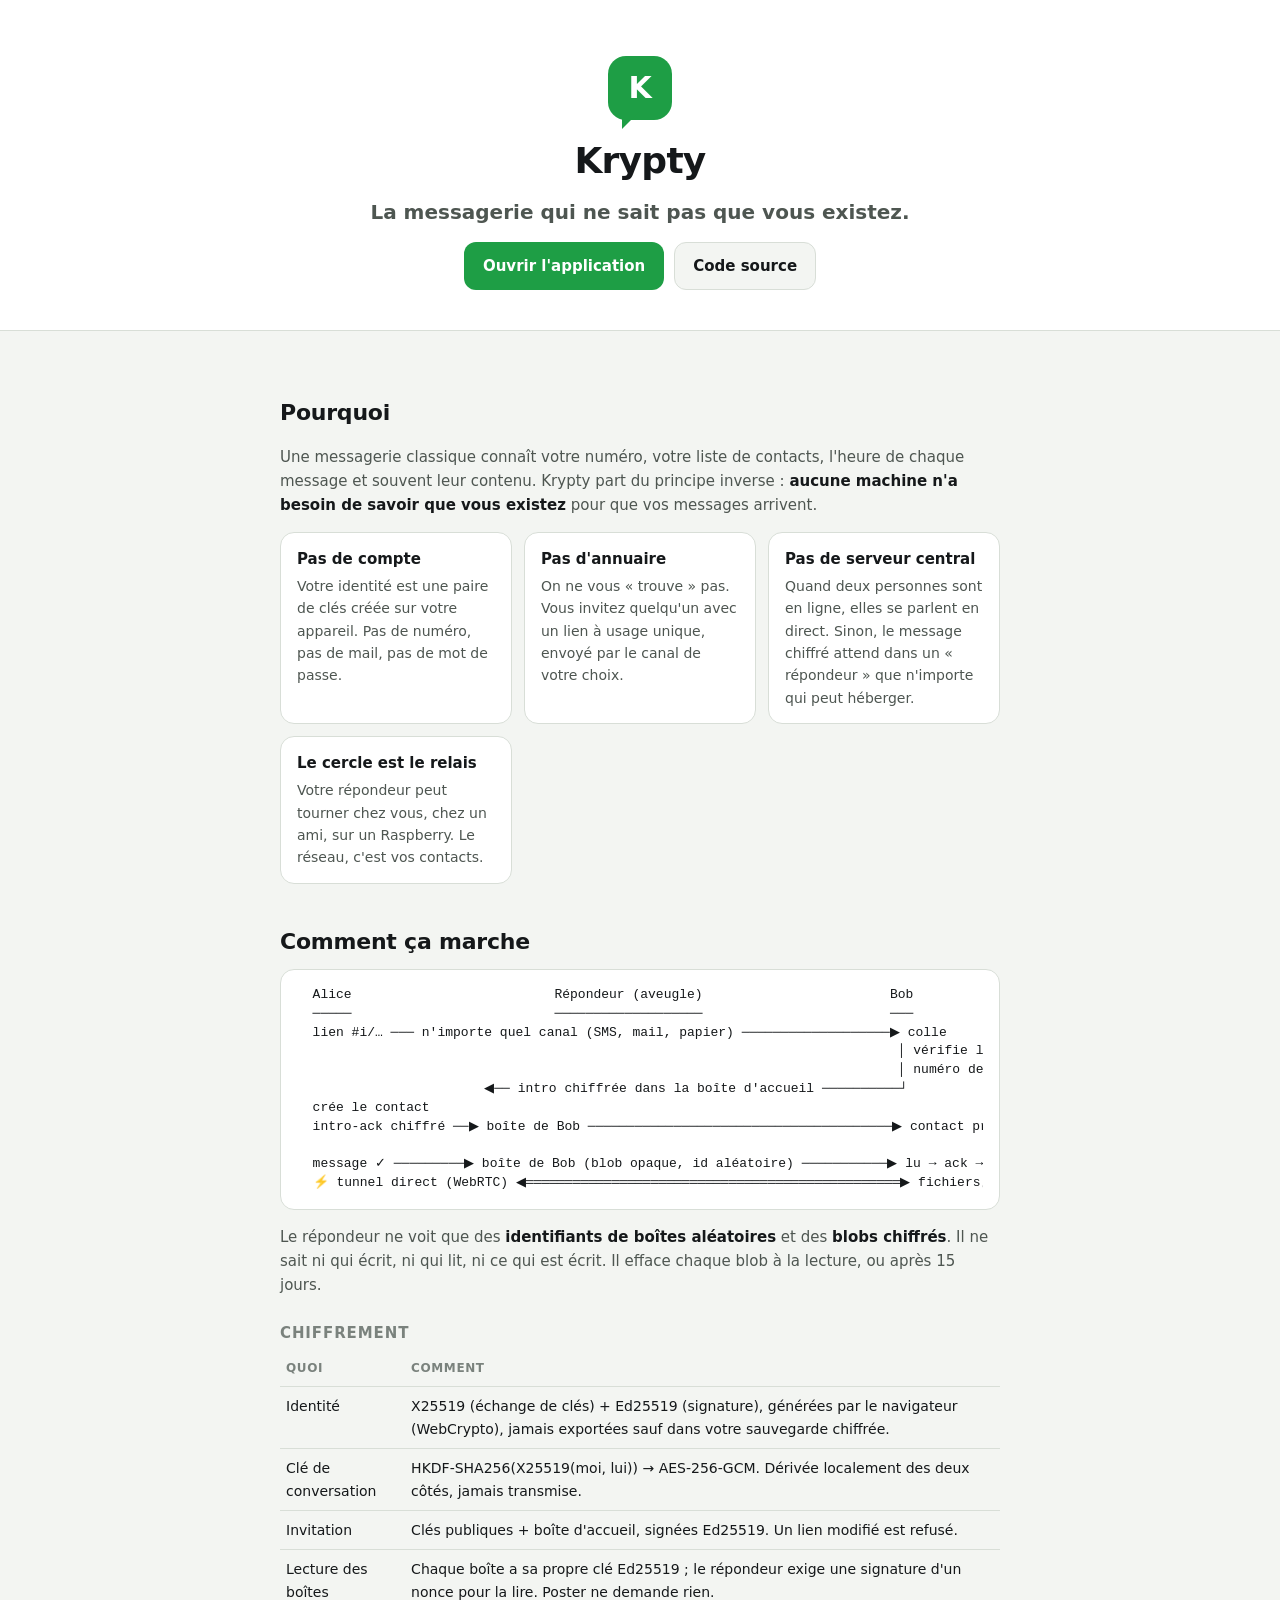
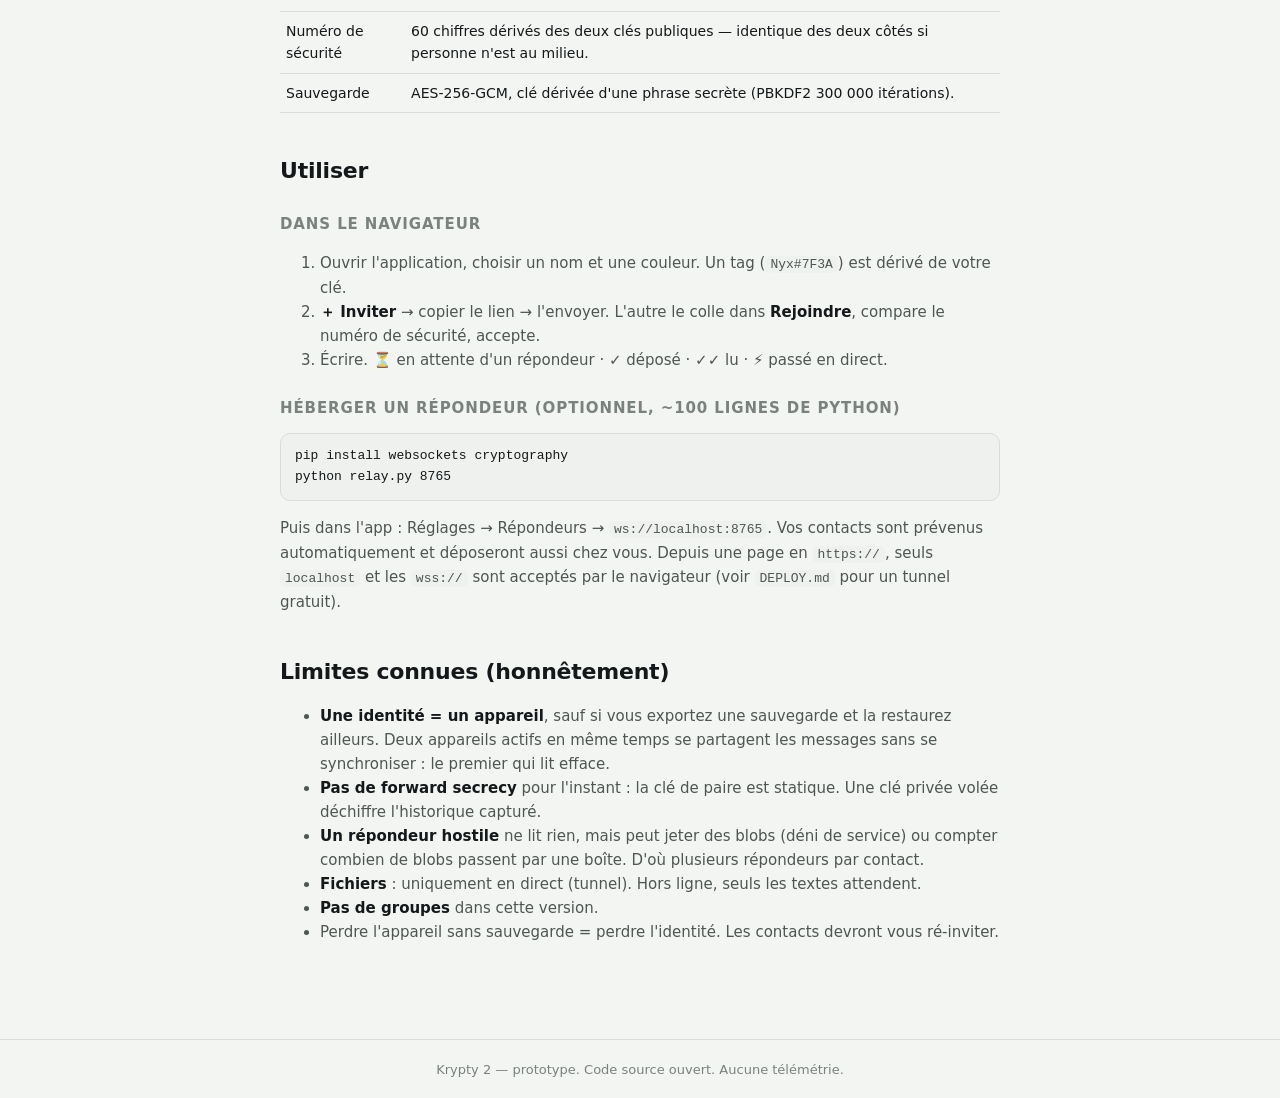
==== docs/index.html @ 8952efaf "krypty2 : interface complète, sauvegarde chiffrée, intro-ack fiable, doc publique - [hidden] prime s" ====
<!doctype html>
<html lang="fr">
<head>
<meta charset="utf-8">
<meta name="viewport" content="width=device-width, initial-scale=1">
<meta name="description" content="Krypty — messagerie chiffrée sans compte, sans annuaire, sans serveur qui garde vos messages. Le cercle est le relais.">
<title>Krypty — Documentation</title>
<style>
:root { --bg:#0D0D0F; --surface:#161618; --border:#29292D; --accent:#30D158; --accent-ink:#062A12; --text:#F2F2F2; --dim:#A8ADA9; --muted:#73737A; --code:#1C1C1F; }
@media (prefers-color-scheme: light) { :root { --bg:#F3F5F2; --surface:#FFFFFF; --border:#D8DED7; --accent:#1E9E45; --accent-ink:#fff; --text:#15181A; --dim:#4E5651; --muted:#7A827D; --code:#EEF1ED; } }
* { box-sizing: border-box; }
body { margin: 0; background: var(--bg); color: var(--text); font: 15px/1.6 "Segoe UI", system-ui, sans-serif; }
header { padding: 56px 20px 40px; text-align: center; border-bottom: 1px solid var(--border); background: var(--surface); }
.logo { width: 64px; height: 64px; border-radius: 18px; background: var(--accent); color: var(--accent-ink); margin: 0 auto 12px; display: grid; place-items: center; font-weight: 800; font-size: 30px; position: relative; }
.logo::after { content: ""; position: absolute; left: 14px; bottom: -9px; border: 9px solid transparent; border-top-color: var(--accent); border-left-color: var(--accent); }
h1 { margin: 0; font-size: 36px; letter-spacing: -.02em; }
.tag { font-size: 20px; font-weight: 600; margin: 6px 0 14px; }
.cta { display: inline-flex; gap: 10px; flex-wrap: wrap; justify-content: center; }
.cta a { text-decoration: none; padding: 11px 18px; border-radius: 12px; border: 1px solid var(--border); color: var(--text); background: var(--bg); font-weight: 600; }
.cta a.p { background: var(--accent); color: var(--accent-ink); border-color: transparent; }
main { max-width: 760px; margin: 0 auto; padding: 24px 20px 80px; }
h2 { font-size: 22px; margin: 40px 0 10px; letter-spacing: -.01em; }
h3 { font-size: 15px; text-transform: uppercase; letter-spacing: .06em; color: var(--muted); margin: 24px 0 6px; }
p, li { color: var(--dim); }
p b, li b { color: var(--text); }
pre, code { font-family: Consolas, "Cascadia Mono", monospace; font-size: 13px; }
pre { background: var(--code); border: 1px solid var(--border); border-radius: 10px; padding: 12px 14px; overflow-x: auto; }
code { background: var(--code); padding: 1px 5px; border-radius: 5px; }
table { border-collapse: collapse; width: 100%; font-size: 14px; }
td, th { border-bottom: 1px solid var(--border); padding: 8px 6px; text-align: left; vertical-align: top; }
th { color: var(--muted); font-weight: 600; font-size: 12px; text-transform: uppercase; letter-spacing: .05em; }
.grid { display: grid; grid-template-columns: repeat(auto-fit, minmax(220px, 1fr)); gap: 12px; }
.card { background: var(--surface); border: 1px solid var(--border); border-radius: 14px; padding: 14px 16px; }
.card b { display: block; margin-bottom: 4px; color: var(--text); }
.card p { margin: 0; font-size: 14px; }
.diagram { background: var(--surface); border: 1px solid var(--border); border-radius: 14px; padding: 16px; overflow-x: auto; }
.diagram pre { background: transparent; border: 0; padding: 0; margin: 0; color: var(--text); line-height: 1.45; }
footer { text-align: center; color: var(--muted); font-size: 13px; padding: 20px; border-top: 1px solid var(--border); }
</style>
</head>
<body>
<header>
  <div class="logo">K</div>
  <h1>Krypty</h1>
  <p class="tag">La messagerie qui ne sait pas que vous existez.</p>
  <div class="cta"><a class="p" href="../web/">Ouvrir l'application</a><a href="https://github.com/">Code source</a></div>
</header>
<main>

<h2>Pourquoi</h2>
<p>Une messagerie classique connaît votre numéro, votre liste de contacts, l'heure de chaque message et souvent leur contenu.
Krypty part du principe inverse : <b>aucune machine n'a besoin de savoir que vous existez</b> pour que vos messages arrivent.</p>
<div class="grid">
  <div class="card"><b>Pas de compte</b><p>Votre identité est une paire de clés créée sur votre appareil. Pas de numéro, pas de mail, pas de mot de passe.</p></div>
  <div class="card"><b>Pas d'annuaire</b><p>On ne vous « trouve » pas. Vous invitez quelqu'un avec un lien à usage unique, envoyé par le canal de votre choix.</p></div>
  <div class="card"><b>Pas de serveur central</b><p>Quand deux personnes sont en ligne, elles se parlent en direct. Sinon, le message chiffré attend dans un « répondeur » que n'importe qui peut héberger.</p></div>
  <div class="card"><b>Le cercle est le relais</b><p>Votre répondeur peut tourner chez vous, chez un ami, sur un Raspberry. Le réseau, c'est vos contacts.</p></div>
</div>

<h2>Comment ça marche</h2>
<div class="diagram"><pre>
  Alice                          Répondeur (aveugle)                        Bob
  ─────                          ───────────────────                        ───
  lien #i/… ─── n'importe quel canal (SMS, mail, papier) ───────────────────▶ colle
                                                                             │ vérifie la signature
                                                                             │ numéro de sécurité
                        ◀── intro chiffrée dans la boîte d'accueil ──────────┘
  crée le contact
  intro‑ack chiffré ──▶ boîte de Bob ───────────────────────────────────────▶ contact prêt

  message ✓ ─────────▶ boîte de Bob (blob opaque, id aléatoire) ───────────▶ lu → ack → effacé ✓✓
  ⚡ tunnel direct (WebRTC) ◀════════════════════════════════════════════════▶ fichiers, sans limite
</pre></div>
<p>Le répondeur ne voit que des <b>identifiants de boîtes aléatoires</b> et des <b>blobs chiffrés</b>. Il ne sait ni qui écrit, ni qui lit,
ni ce qui est écrit. Il efface chaque blob à la lecture, ou après 15 jours.</p>

<h3>Chiffrement</h3>
<table>
<tr><th>Quoi</th><th>Comment</th></tr>
<tr><td>Identité</td><td>X25519 (échange de clés) + Ed25519 (signature), générées par le navigateur (WebCrypto), jamais exportées sauf dans votre sauvegarde chiffrée.</td></tr>
<tr><td>Clé de conversation</td><td>HKDF‑SHA256(X25519(moi, lui)) → AES‑256‑GCM. Dérivée localement des deux côtés, jamais transmise.</td></tr>
<tr><td>Invitation</td><td>Clés publiques + boîte d'accueil, signées Ed25519. Un lien modifié est refusé.</td></tr>
<tr><td>Lecture des boîtes</td><td>Chaque boîte a sa propre clé Ed25519 ; le répondeur exige une signature d'un nonce pour la lire. Poster ne demande rien.</td></tr>
<tr><td>Numéro de sécurité</td><td>60 chiffres dérivés des deux clés publiques — identique des deux côtés si personne n'est au milieu.</td></tr>
<tr><td>Sauvegarde</td><td>AES‑256‑GCM, clé dérivée d'une phrase secrète (PBKDF2 300 000 itérations).</td></tr>
</table>

<h2>Utiliser</h2>
<h3>Dans le navigateur</h3>
<ol>
<li>Ouvrir l'application, choisir un nom et une couleur. Un tag (<code>Nyx#7F3A</code>) est dérivé de votre clé.</li>
<li><b>＋ Inviter</b> → copier le lien → l'envoyer. L'autre le colle dans <b>Rejoindre</b>, compare le numéro de sécurité, accepte.</li>
<li>Écrire. ⏳ en attente d'un répondeur · ✓ déposé · ✓✓ lu · ⚡ passé en direct.</li>
</ol>
<h3>Héberger un répondeur (optionnel, ~100 lignes de Python)</h3>
<pre>pip install websockets cryptography
python relay.py 8765</pre>
<p>Puis dans l'app : Réglages → Répondeurs → <code>ws://localhost:8765</code>. Vos contacts sont prévenus automatiquement et
déposeront aussi chez vous. Depuis une page en <code>https://</code>, seuls <code>localhost</code> et les <code>wss://</code> sont acceptés
par le navigateur (voir <code>DEPLOY.md</code> pour un tunnel gratuit).</p>

<h2>Limites connues (honnêtement)</h2>
<ul>
<li><b>Une identité = un appareil</b>, sauf si vous exportez une sauvegarde et la restaurez ailleurs. Deux appareils actifs en même temps se partagent les messages sans se synchroniser : le premier qui lit efface.</li>
<li><b>Pas de forward secrecy</b> pour l'instant : la clé de paire est statique. Une clé privée volée déchiffre l'historique capturé.</li>
<li><b>Un répondeur hostile</b> ne lit rien, mais peut jeter des blobs (déni de service) ou compter combien de blobs passent par une boîte. D'où plusieurs répondeurs par contact.</li>
<li><b>Fichiers</b> : uniquement en direct (tunnel). Hors ligne, seuls les textes attendent.</li>
<li><b>Pas de groupes</b> dans cette version.</li>
<li>Perdre l'appareil sans sauvegarde = perdre l'identité. Les contacts devront vous ré‑inviter.</li>
</ul>

</main>
<footer>Krypty 2 — prototype. Code source ouvert. Aucune télémétrie.</footer>
</body>
</html>
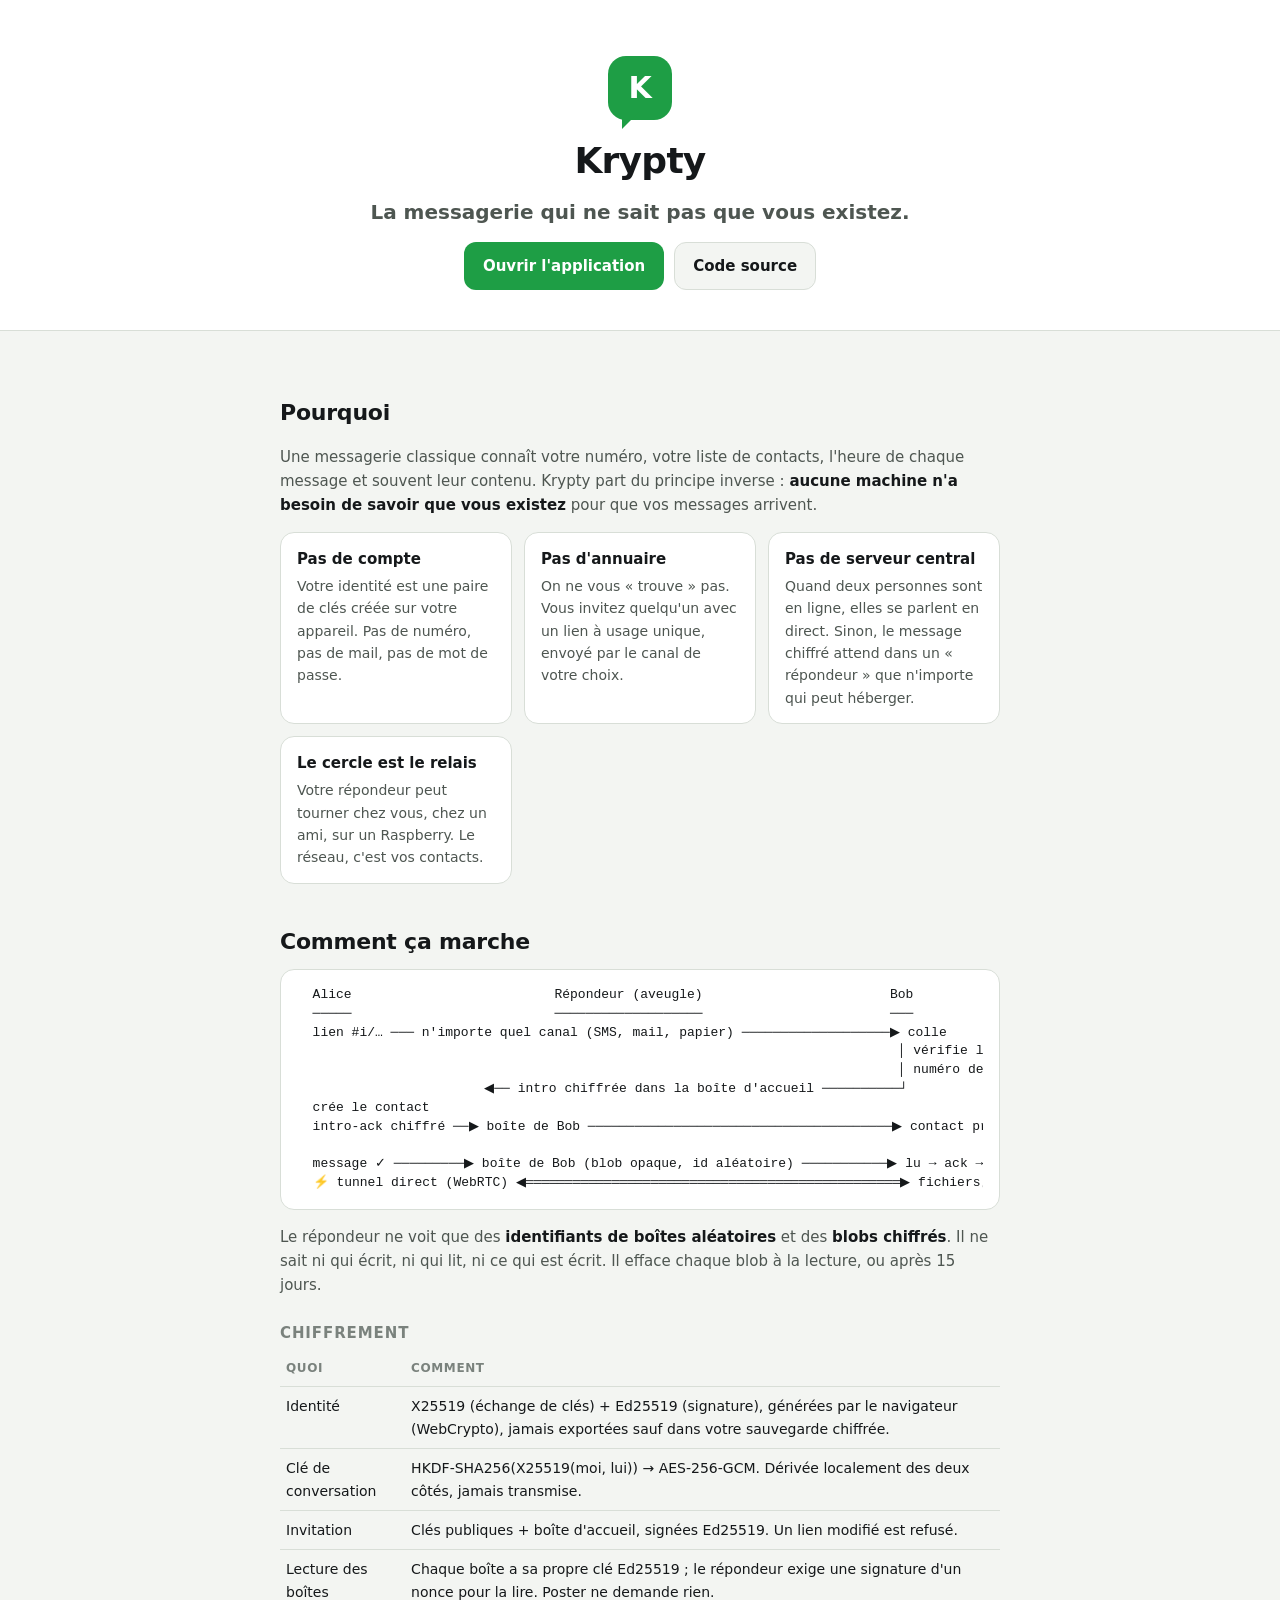
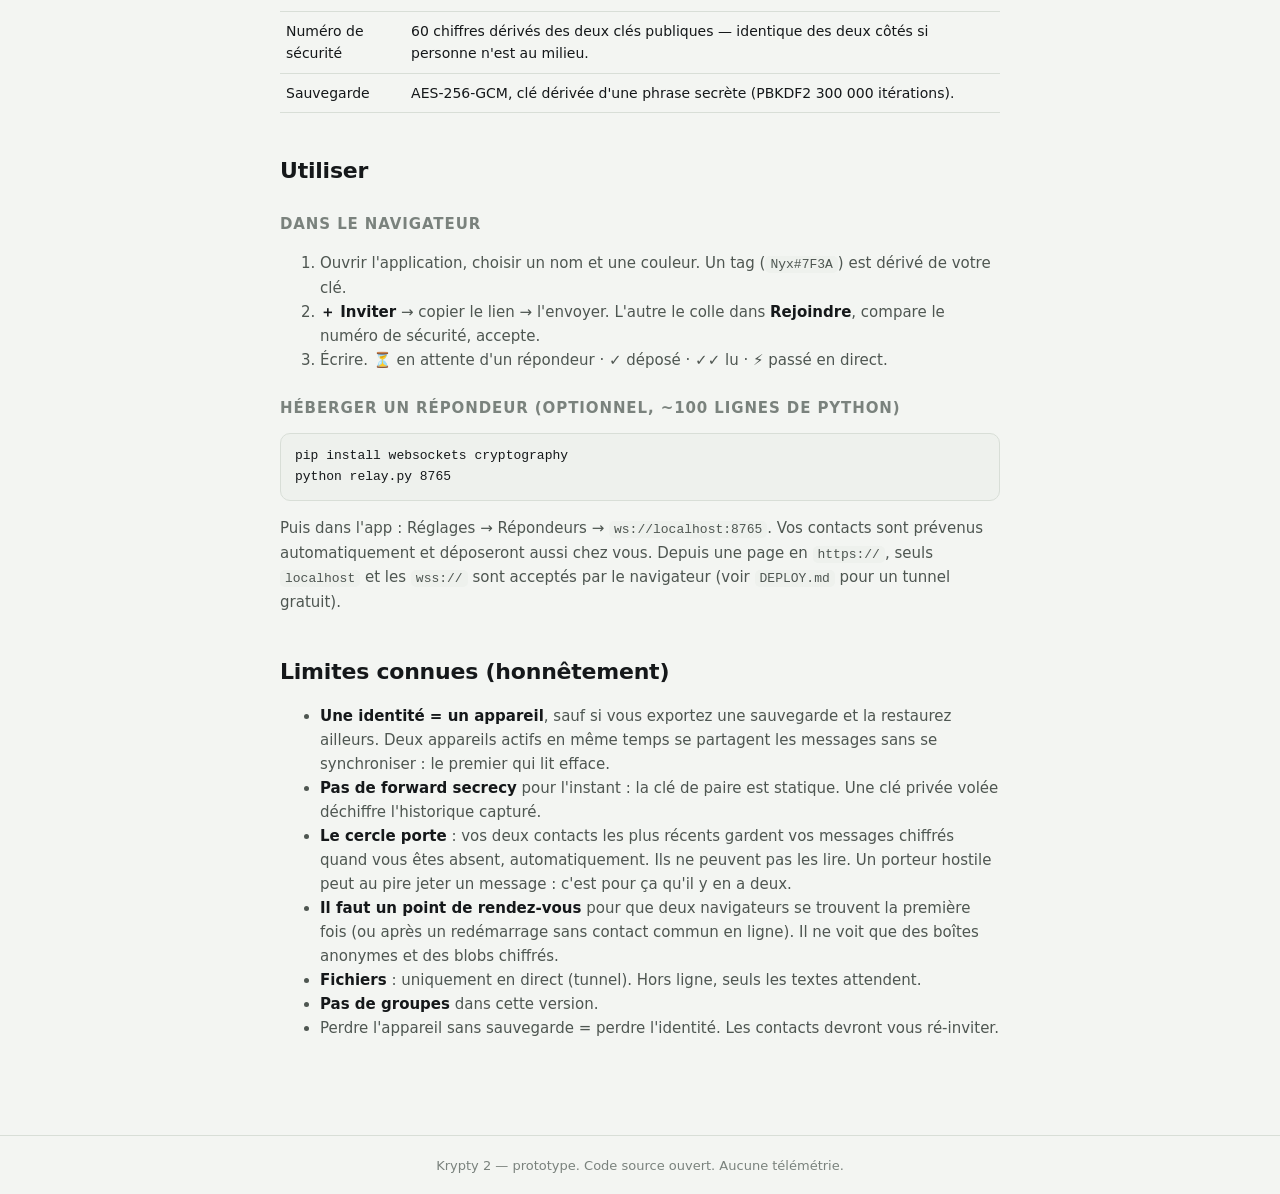
==== commit 1425c88f: "krypty2 : le cercle est le relais — porteurs automatiques, photo de profil, vérification emoji - car" ====
--- a/docs/index.html
+++ b/docs/index.html
@@ -103,7 +103,8 @@
 <ul>
 <li><b>Une identité = un appareil</b>, sauf si vous exportez une sauvegarde et la restaurez ailleurs. Deux appareils actifs en même temps se partagent les messages sans se synchroniser : le premier qui lit efface.</li>
 <li><b>Pas de forward secrecy</b> pour l'instant : la clé de paire est statique. Une clé privée volée déchiffre l'historique capturé.</li>
-<li><b>Un répondeur hostile</b> ne lit rien, mais peut jeter des blobs (déni de service) ou compter combien de blobs passent par une boîte. D'où plusieurs répondeurs par contact.</li>
+<li><b>Le cercle porte</b> : vos deux contacts les plus récents gardent vos messages chiffrés quand vous êtes absent, automatiquement. Ils ne peuvent pas les lire. Un porteur hostile peut au pire jeter un message : c'est pour ça qu'il y en a deux.</li>
+<li><b>Il faut un point de rendez-vous</b> pour que deux navigateurs se trouvent la première fois (ou après un redémarrage sans contact commun en ligne). Il ne voit que des boîtes anonymes et des blobs chiffrés.</li>
 <li><b>Fichiers</b> : uniquement en direct (tunnel). Hors ligne, seuls les textes attendent.</li>
 <li><b>Pas de groupes</b> dans cette version.</li>
 <li>Perdre l'appareil sans sauvegarde = perdre l'identité. Les contacts devront vous ré‑inviter.</li>
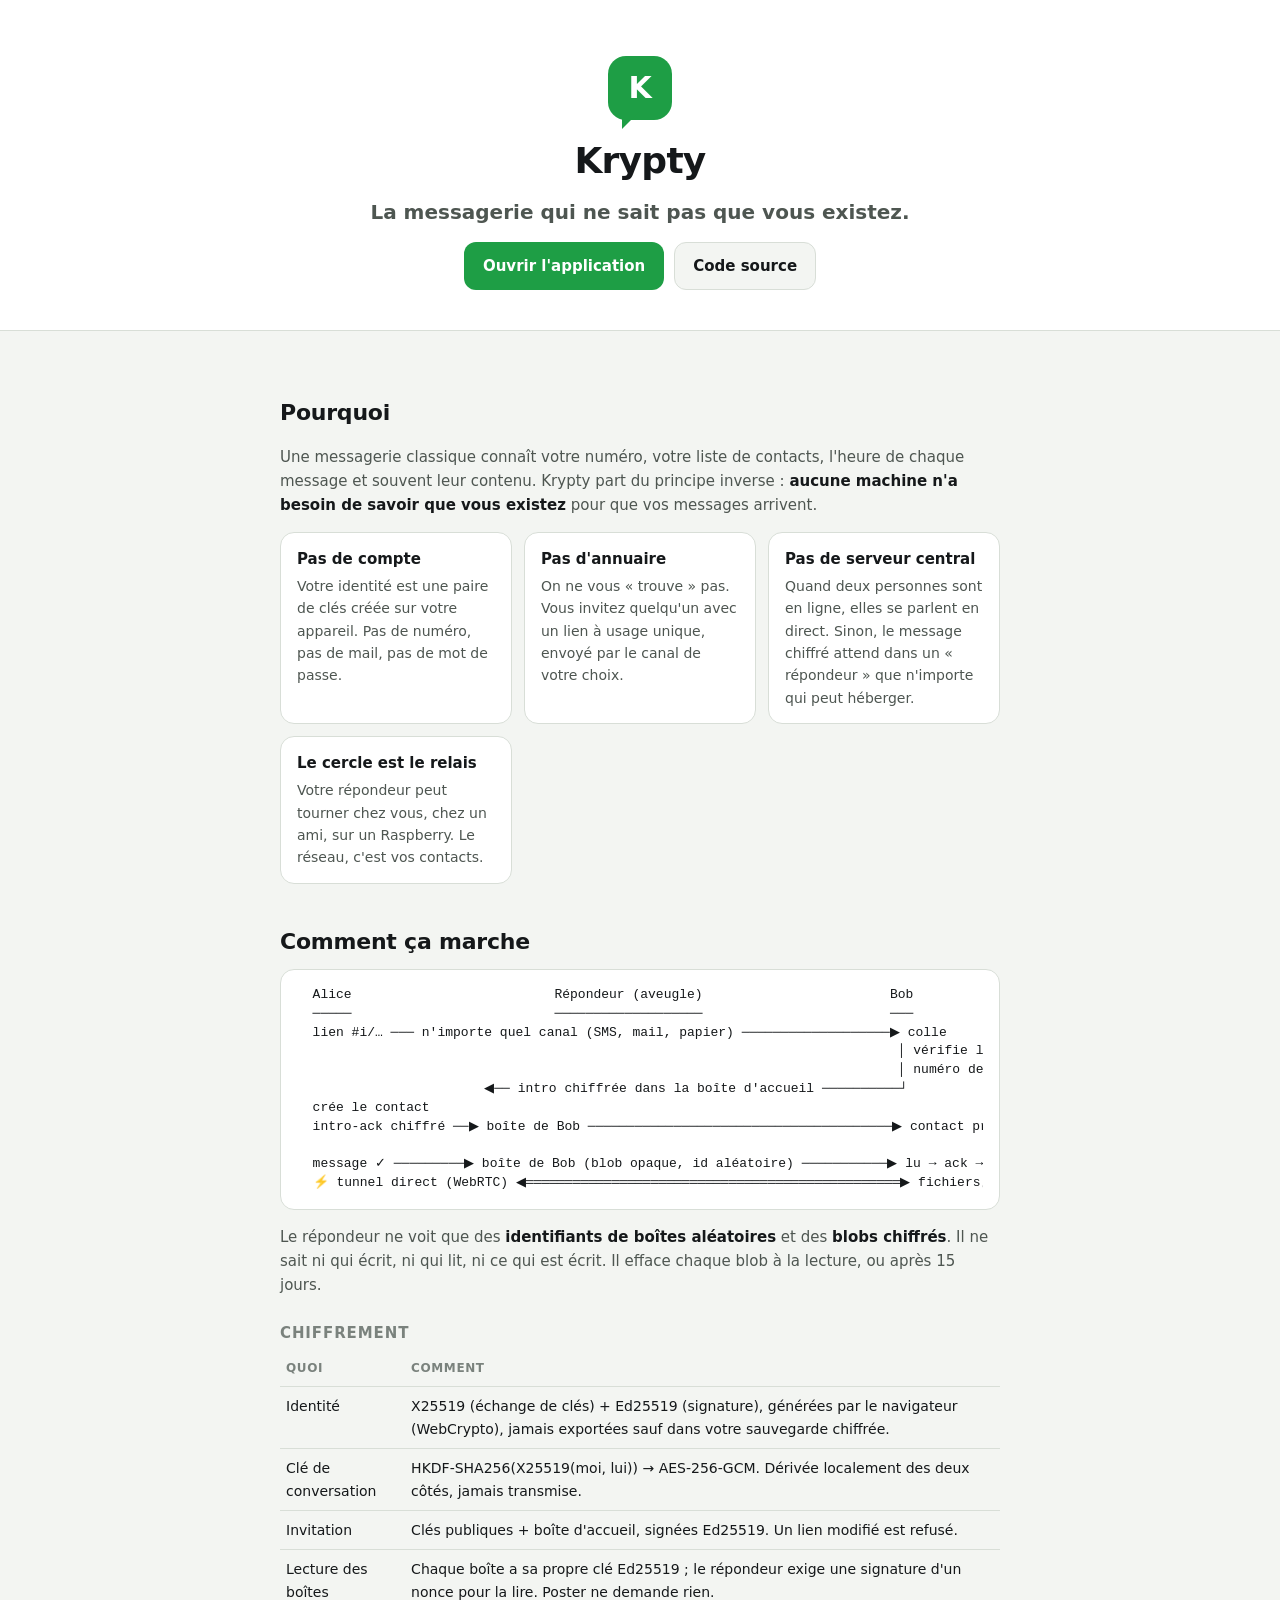
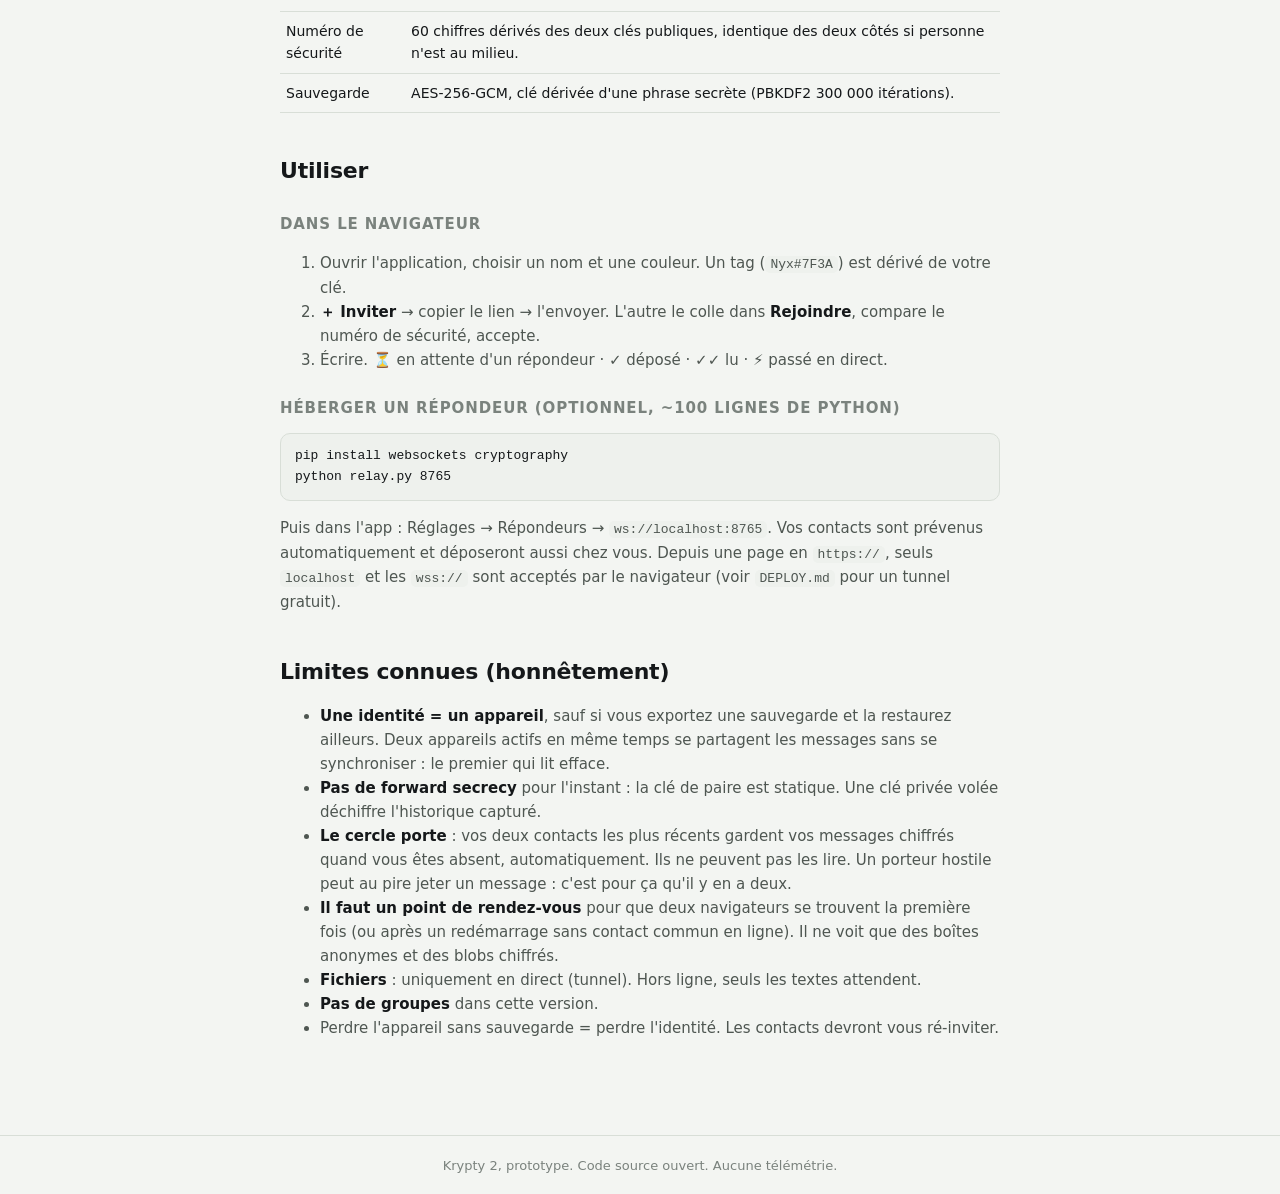
==== commit 73ba2c8f: "krypty2 : relay-worker fiable avec l'hibernation, docs sans tiret cadratin Le Worker gardait l'état " ====
--- a/docs/index.html
+++ b/docs/index.html
@@ -3,8 +3,8 @@
 <head>
 <meta charset="utf-8">
 <meta name="viewport" content="width=device-width, initial-scale=1">
-<meta name="description" content="Krypty — messagerie chiffrée sans compte, sans annuaire, sans serveur qui garde vos messages. Le cercle est le relais.">
-<title>Krypty — Documentation</title>
+<meta name="description" content="Krypty : messagerie chiffrée sans compte, sans annuaire, sans serveur qui garde vos messages. Le cercle est le relais.">
+<title>Documentation Krypty</title>
 <style>
 :root { --bg:#0D0D0F; --surface:#161618; --border:#29292D; --accent:#30D158; --accent-ink:#062A12; --text:#F2F2F2; --dim:#A8ADA9; --muted:#73737A; --code:#1C1C1F; }
 @media (prefers-color-scheme: light) { :root { --bg:#F3F5F2; --surface:#FFFFFF; --border:#D8DED7; --accent:#1E9E45; --accent-ink:#fff; --text:#15181A; --dim:#4E5651; --muted:#7A827D; --code:#EEF1ED; } }
@@ -43,7 +43,7 @@
   <div class="logo">K</div>
   <h1>Krypty</h1>
   <p class="tag">La messagerie qui ne sait pas que vous existez.</p>
-  <div class="cta"><a class="p" href="../web/">Ouvrir l'application</a><a href="https://github.com/">Code source</a></div>
+  <div class="cta"><a class="p" href="../web/">Ouvrir l'application</a><a href="https://github.com/Patatax-x/krypty">Code source</a></div>
 </header>
 <main>
 
@@ -81,7 +81,7 @@
 <tr><td>Clé de conversation</td><td>HKDF‑SHA256(X25519(moi, lui)) → AES‑256‑GCM. Dérivée localement des deux côtés, jamais transmise.</td></tr>
 <tr><td>Invitation</td><td>Clés publiques + boîte d'accueil, signées Ed25519. Un lien modifié est refusé.</td></tr>
 <tr><td>Lecture des boîtes</td><td>Chaque boîte a sa propre clé Ed25519 ; le répondeur exige une signature d'un nonce pour la lire. Poster ne demande rien.</td></tr>
-<tr><td>Numéro de sécurité</td><td>60 chiffres dérivés des deux clés publiques — identique des deux côtés si personne n'est au milieu.</td></tr>
+<tr><td>Numéro de sécurité</td><td>60 chiffres dérivés des deux clés publiques, identique des deux côtés si personne n'est au milieu.</td></tr>
 <tr><td>Sauvegarde</td><td>AES‑256‑GCM, clé dérivée d'une phrase secrète (PBKDF2 300 000 itérations).</td></tr>
 </table>
 
@@ -111,6 +111,6 @@
 </ul>
 
 </main>
-<footer>Krypty 2 — prototype. Code source ouvert. Aucune télémétrie.</footer>
+<footer>Krypty 2, prototype. Code source ouvert. Aucune télémétrie.</footer>
 </body>
 </html>
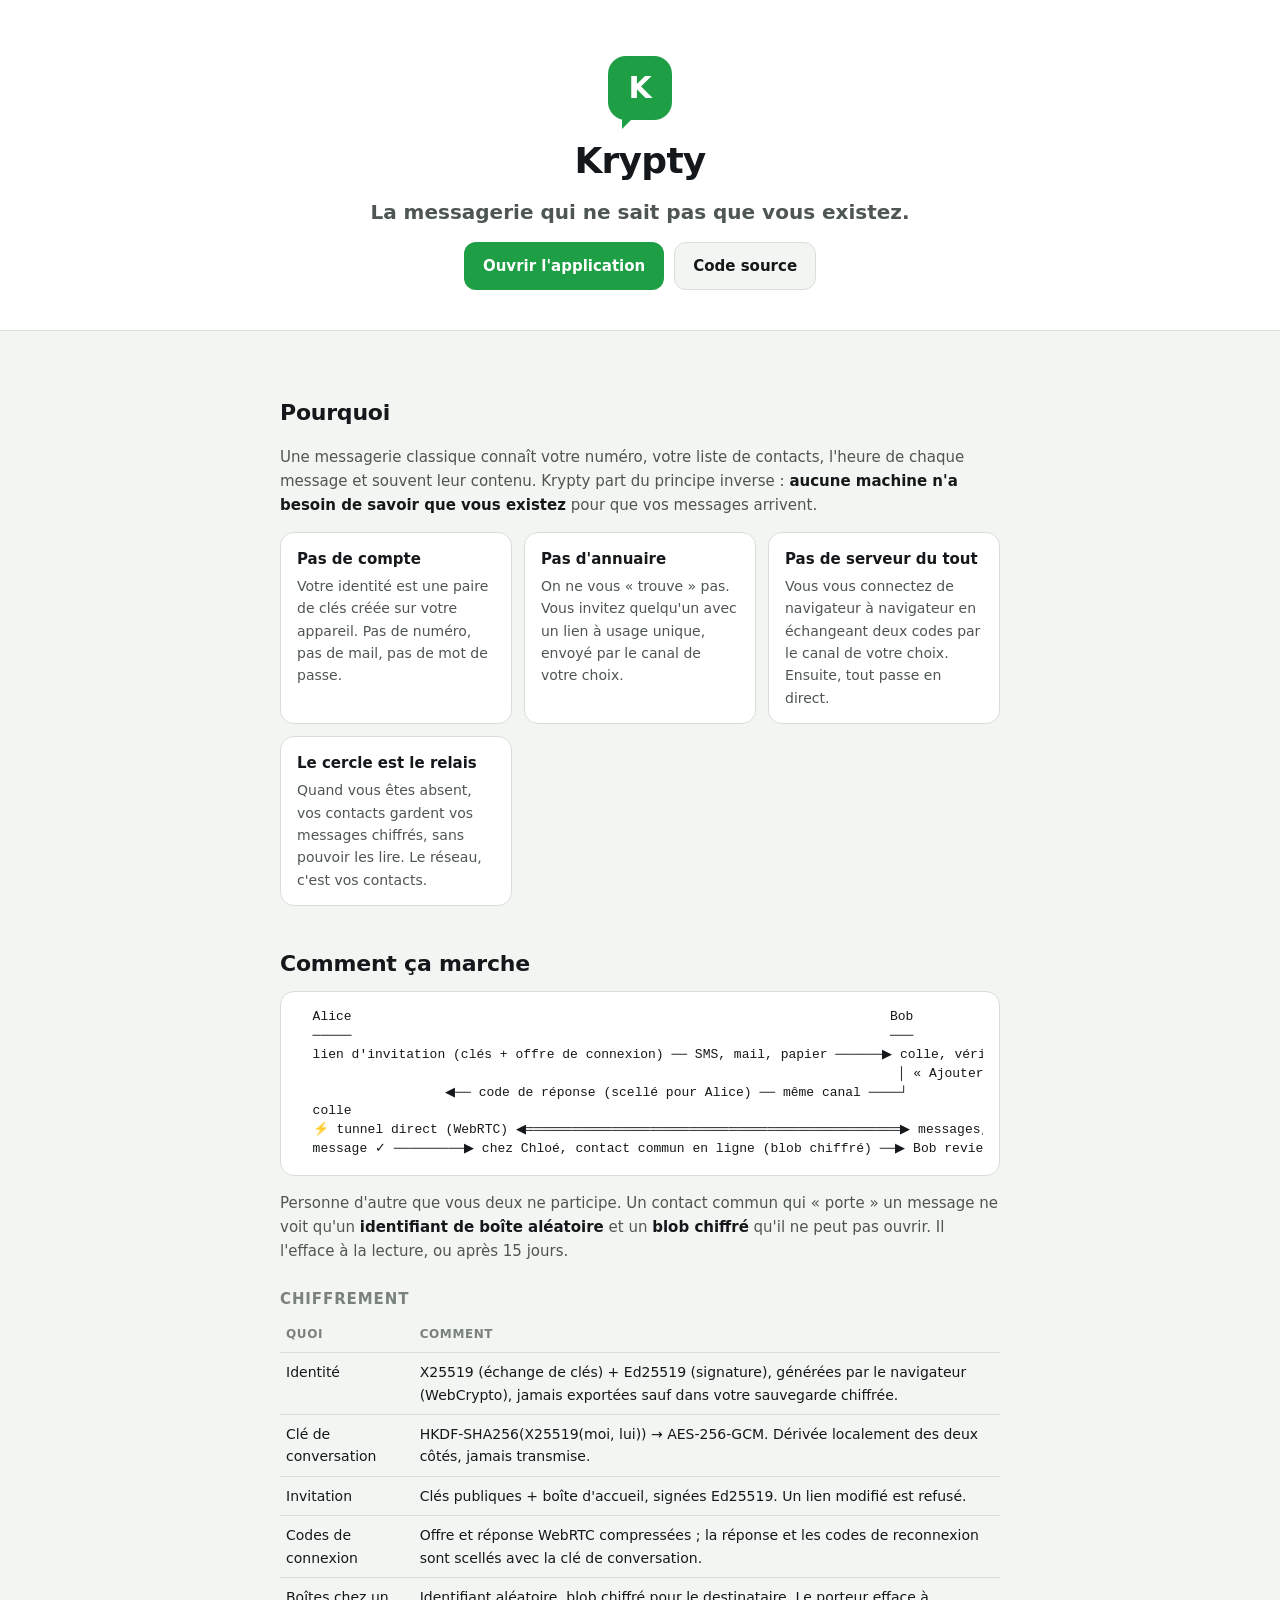
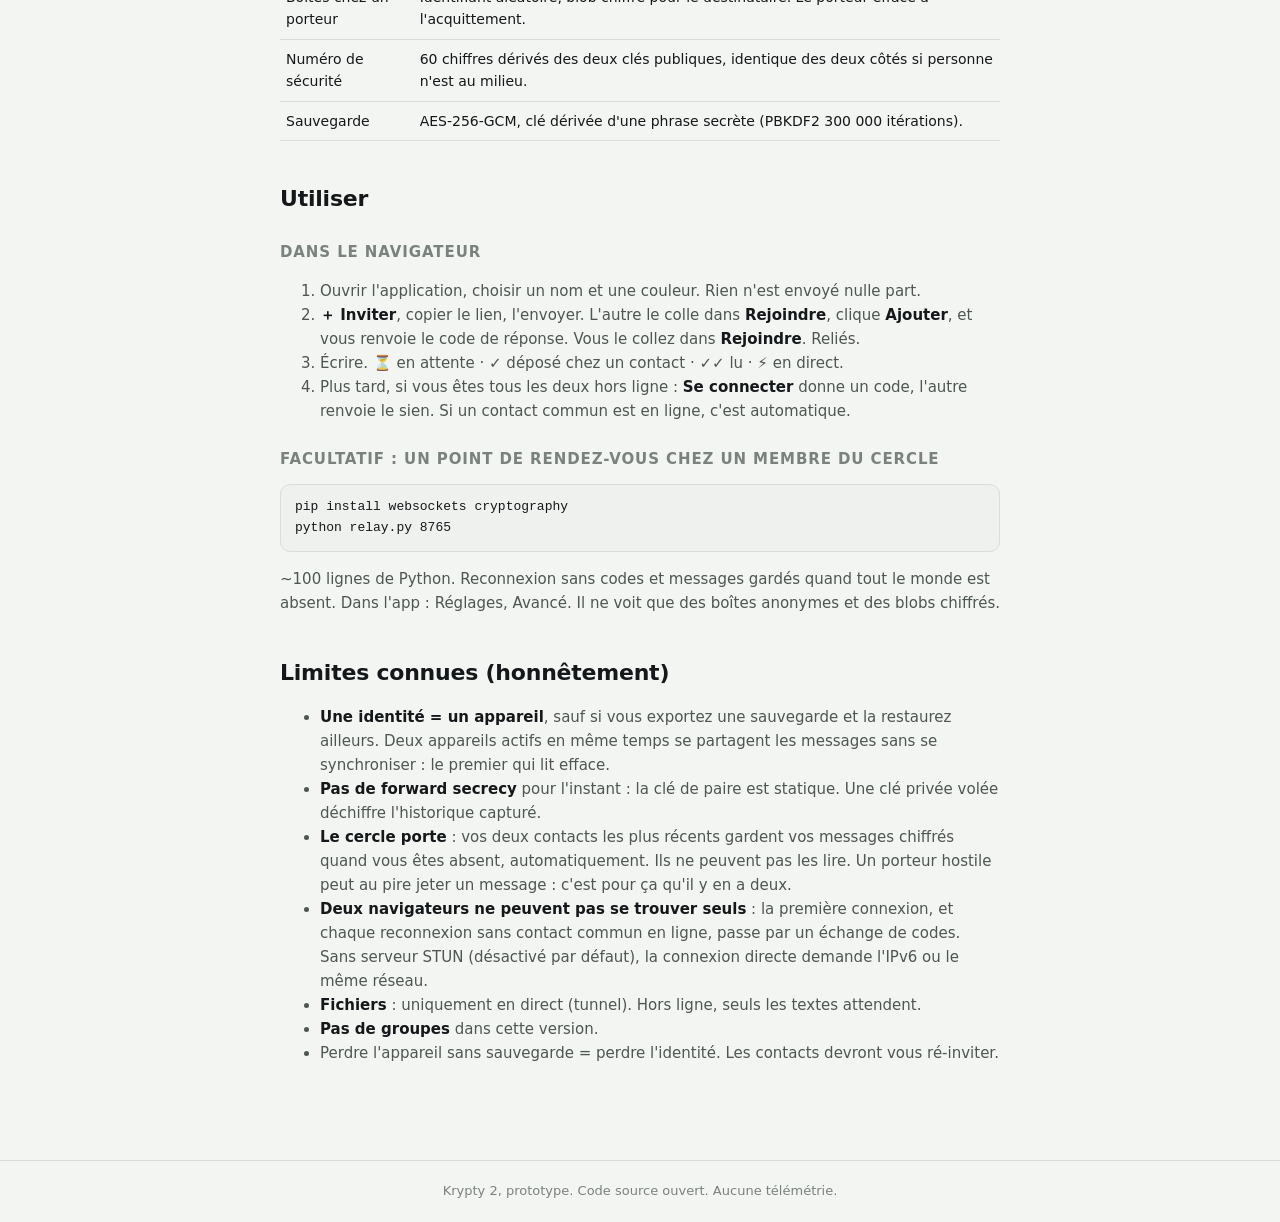
==== commit 89e83147: "krypty2 : connexion par codes, zéro serveur, zéro tiers - link.js : offre/réponse WebRTC complètes c" ====
--- a/docs/index.html
+++ b/docs/index.html
@@ -53,26 +53,23 @@
 <div class="grid">
   <div class="card"><b>Pas de compte</b><p>Votre identité est une paire de clés créée sur votre appareil. Pas de numéro, pas de mail, pas de mot de passe.</p></div>
   <div class="card"><b>Pas d'annuaire</b><p>On ne vous « trouve » pas. Vous invitez quelqu'un avec un lien à usage unique, envoyé par le canal de votre choix.</p></div>
-  <div class="card"><b>Pas de serveur central</b><p>Quand deux personnes sont en ligne, elles se parlent en direct. Sinon, le message chiffré attend dans un « répondeur » que n'importe qui peut héberger.</p></div>
-  <div class="card"><b>Le cercle est le relais</b><p>Votre répondeur peut tourner chez vous, chez un ami, sur un Raspberry. Le réseau, c'est vos contacts.</p></div>
+  <div class="card"><b>Pas de serveur du tout</b><p>Vous vous connectez de navigateur à navigateur en échangeant deux codes par le canal de votre choix. Ensuite, tout passe en direct.</p></div>
+  <div class="card"><b>Le cercle est le relais</b><p>Quand vous êtes absent, vos contacts gardent vos messages chiffrés, sans pouvoir les lire. Le réseau, c'est vos contacts.</p></div>
 </div>
 
 <h2>Comment ça marche</h2>
 <div class="diagram"><pre>
-  Alice                          Répondeur (aveugle)                        Bob
-  ─────                          ───────────────────                        ───
-  lien #i/… ─── n'importe quel canal (SMS, mail, papier) ───────────────────▶ colle
-                                                                             │ vérifie la signature
-                                                                             │ numéro de sécurité
-                        ◀── intro chiffrée dans la boîte d'accueil ──────────┘
-  crée le contact
-  intro‑ack chiffré ──▶ boîte de Bob ───────────────────────────────────────▶ contact prêt
-
-  message ✓ ─────────▶ boîte de Bob (blob opaque, id aléatoire) ───────────▶ lu → ack → effacé ✓✓
-  ⚡ tunnel direct (WebRTC) ◀════════════════════════════════════════════════▶ fichiers, sans limite
+  Alice                                                                     Bob
+  ─────                                                                     ───
+  lien d'invitation (clés + offre de connexion) ── SMS, mail, papier ──────▶ colle, vérifie la signature
+                                                                             │ « Ajouter »
+                   ◀── code de réponse (scellé pour Alice) ── même canal ────┘
+  colle
+  ⚡ tunnel direct (WebRTC) ◀════════════════════════════════════════════════▶ messages, fichiers
+  message ✓ ─────────▶ chez Chloé, contact commun en ligne (blob chiffré) ──▶ Bob revient : lu → effacé ✓✓
 </pre></div>
-<p>Le répondeur ne voit que des <b>identifiants de boîtes aléatoires</b> et des <b>blobs chiffrés</b>. Il ne sait ni qui écrit, ni qui lit,
-ni ce qui est écrit. Il efface chaque blob à la lecture, ou après 15 jours.</p>
+<p>Personne d'autre que vous deux ne participe. Un contact commun qui « porte » un message ne voit qu'un
+<b>identifiant de boîte aléatoire</b> et un <b>blob chiffré</b> qu'il ne peut pas ouvrir. Il l'efface à la lecture, ou après 15 jours.</p>
 
 <h3>Chiffrement</h3>
 <table>
@@ -80,7 +77,8 @@
 <tr><td>Identité</td><td>X25519 (échange de clés) + Ed25519 (signature), générées par le navigateur (WebCrypto), jamais exportées sauf dans votre sauvegarde chiffrée.</td></tr>
 <tr><td>Clé de conversation</td><td>HKDF‑SHA256(X25519(moi, lui)) → AES‑256‑GCM. Dérivée localement des deux côtés, jamais transmise.</td></tr>
 <tr><td>Invitation</td><td>Clés publiques + boîte d'accueil, signées Ed25519. Un lien modifié est refusé.</td></tr>
-<tr><td>Lecture des boîtes</td><td>Chaque boîte a sa propre clé Ed25519 ; le répondeur exige une signature d'un nonce pour la lire. Poster ne demande rien.</td></tr>
+<tr><td>Codes de connexion</td><td>Offre et réponse WebRTC compressées ; la réponse et les codes de reconnexion sont scellés avec la clé de conversation.</td></tr>
+<tr><td>Boîtes chez un porteur</td><td>Identifiant aléatoire, blob chiffré pour le destinataire. Le porteur efface à l'acquittement.</td></tr>
 <tr><td>Numéro de sécurité</td><td>60 chiffres dérivés des deux clés publiques, identique des deux côtés si personne n'est au milieu.</td></tr>
 <tr><td>Sauvegarde</td><td>AES‑256‑GCM, clé dérivée d'une phrase secrète (PBKDF2 300 000 itérations).</td></tr>
 </table>
@@ -88,23 +86,23 @@
 <h2>Utiliser</h2>
 <h3>Dans le navigateur</h3>
 <ol>
-<li>Ouvrir l'application, choisir un nom et une couleur. Un tag (<code>Nyx#7F3A</code>) est dérivé de votre clé.</li>
-<li><b>＋ Inviter</b> → copier le lien → l'envoyer. L'autre le colle dans <b>Rejoindre</b>, compare le numéro de sécurité, accepte.</li>
-<li>Écrire. ⏳ en attente d'un répondeur · ✓ déposé · ✓✓ lu · ⚡ passé en direct.</li>
+<li>Ouvrir l'application, choisir un nom et une couleur. Rien n'est envoyé nulle part.</li>
+<li><b>＋ Inviter</b>, copier le lien, l'envoyer. L'autre le colle dans <b>Rejoindre</b>, clique <b>Ajouter</b>, et vous renvoie le code de réponse. Vous le collez dans <b>Rejoindre</b>. Reliés.</li>
+<li>Écrire. ⏳ en attente · ✓ déposé chez un contact · ✓✓ lu · ⚡ en direct.</li>
+<li>Plus tard, si vous êtes tous les deux hors ligne : <b>Se connecter</b> donne un code, l'autre renvoie le sien. Si un contact commun est en ligne, c'est automatique.</li>
 </ol>
-<h3>Héberger un répondeur (optionnel, ~100 lignes de Python)</h3>
+<h3>Facultatif : un point de rendez-vous chez un membre du cercle</h3>
 <pre>pip install websockets cryptography
 python relay.py 8765</pre>
-<p>Puis dans l'app : Réglages → Répondeurs → <code>ws://localhost:8765</code>. Vos contacts sont prévenus automatiquement et
-déposeront aussi chez vous. Depuis une page en <code>https://</code>, seuls <code>localhost</code> et les <code>wss://</code> sont acceptés
-par le navigateur (voir <code>DEPLOY.md</code> pour un tunnel gratuit).</p>
+<p>~100 lignes de Python. Reconnexion sans codes et messages gardés quand tout le monde est absent. Dans l'app : Réglages, Avancé.
+Il ne voit que des boîtes anonymes et des blobs chiffrés.</p>
 
 <h2>Limites connues (honnêtement)</h2>
 <ul>
 <li><b>Une identité = un appareil</b>, sauf si vous exportez une sauvegarde et la restaurez ailleurs. Deux appareils actifs en même temps se partagent les messages sans se synchroniser : le premier qui lit efface.</li>
 <li><b>Pas de forward secrecy</b> pour l'instant : la clé de paire est statique. Une clé privée volée déchiffre l'historique capturé.</li>
 <li><b>Le cercle porte</b> : vos deux contacts les plus récents gardent vos messages chiffrés quand vous êtes absent, automatiquement. Ils ne peuvent pas les lire. Un porteur hostile peut au pire jeter un message : c'est pour ça qu'il y en a deux.</li>
-<li><b>Il faut un point de rendez-vous</b> pour que deux navigateurs se trouvent la première fois (ou après un redémarrage sans contact commun en ligne). Il ne voit que des boîtes anonymes et des blobs chiffrés.</li>
+<li><b>Deux navigateurs ne peuvent pas se trouver seuls</b> : la première connexion, et chaque reconnexion sans contact commun en ligne, passe par un échange de codes. Sans serveur STUN (désactivé par défaut), la connexion directe demande l'IPv6 ou le même réseau.</li>
 <li><b>Fichiers</b> : uniquement en direct (tunnel). Hors ligne, seuls les textes attendent.</li>
 <li><b>Pas de groupes</b> dans cette version.</li>
 <li>Perdre l'appareil sans sauvegarde = perdre l'identité. Les contacts devront vous ré‑inviter.</li>
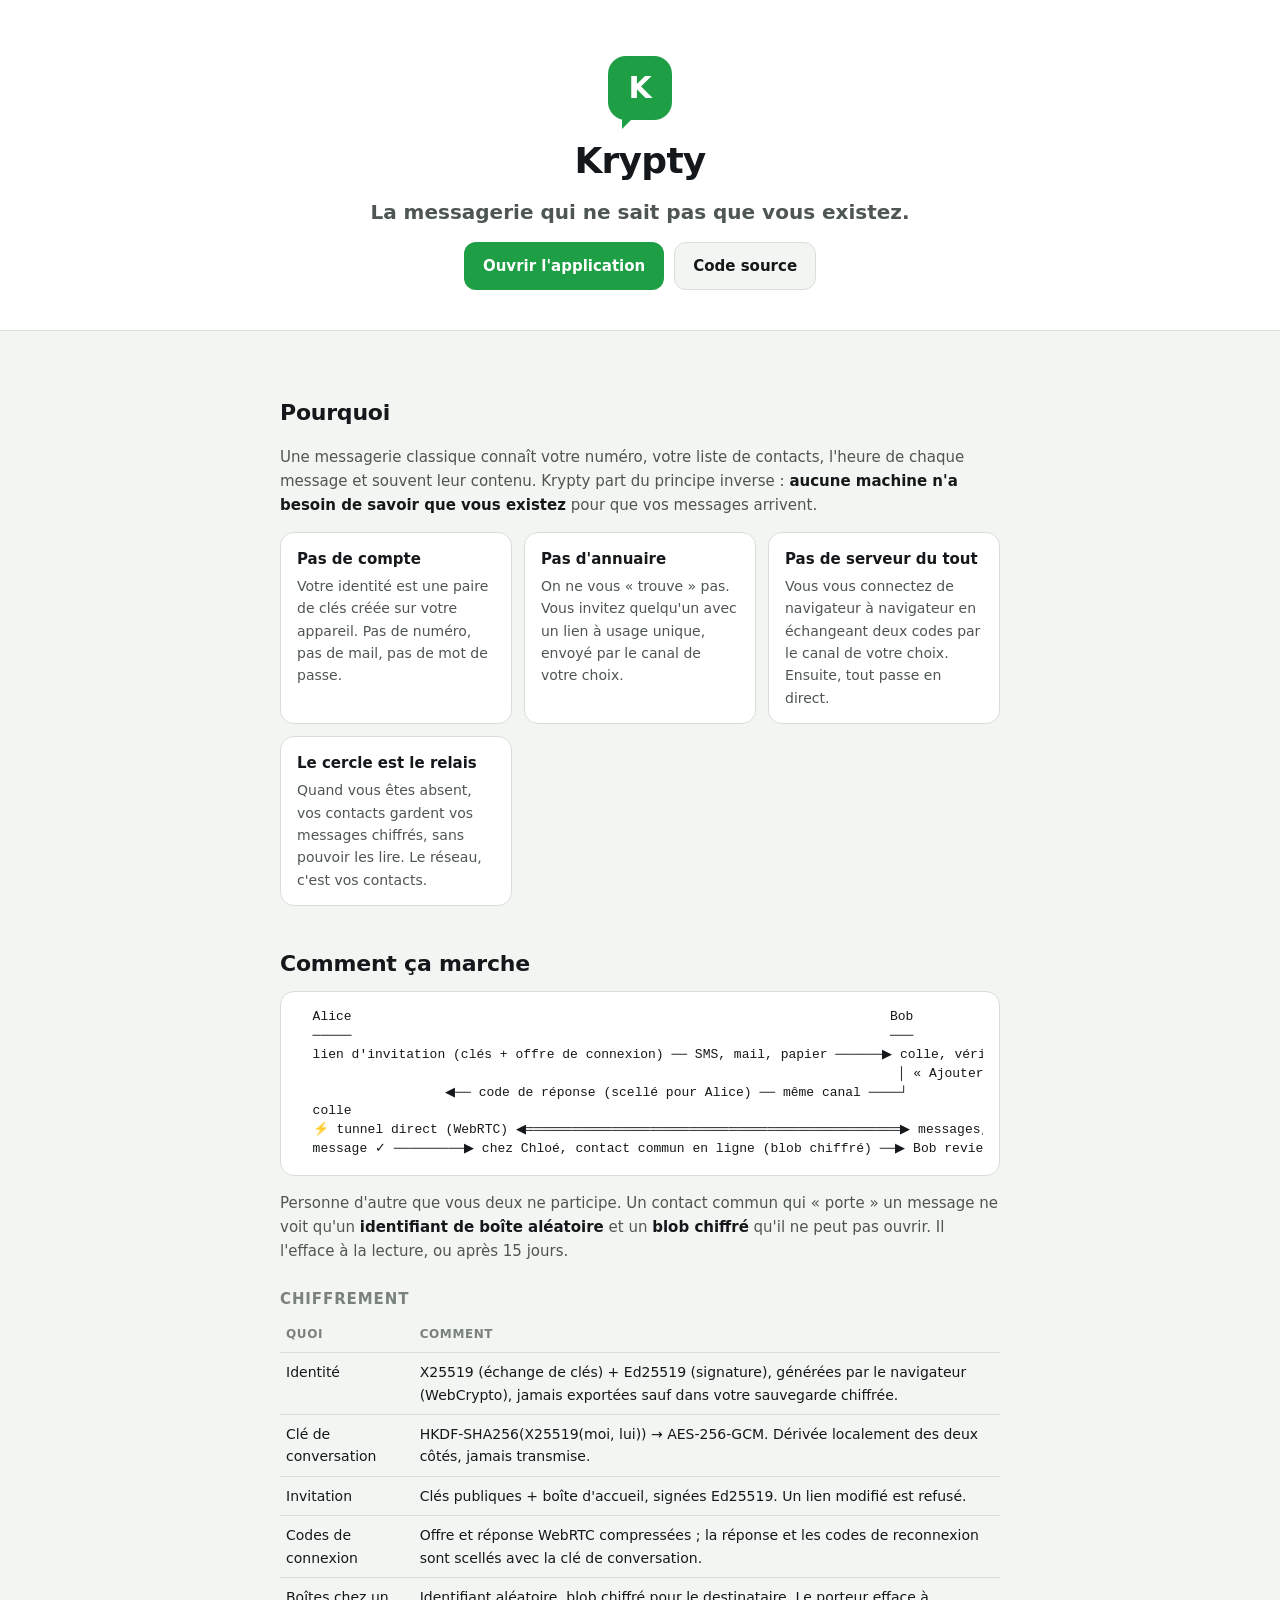
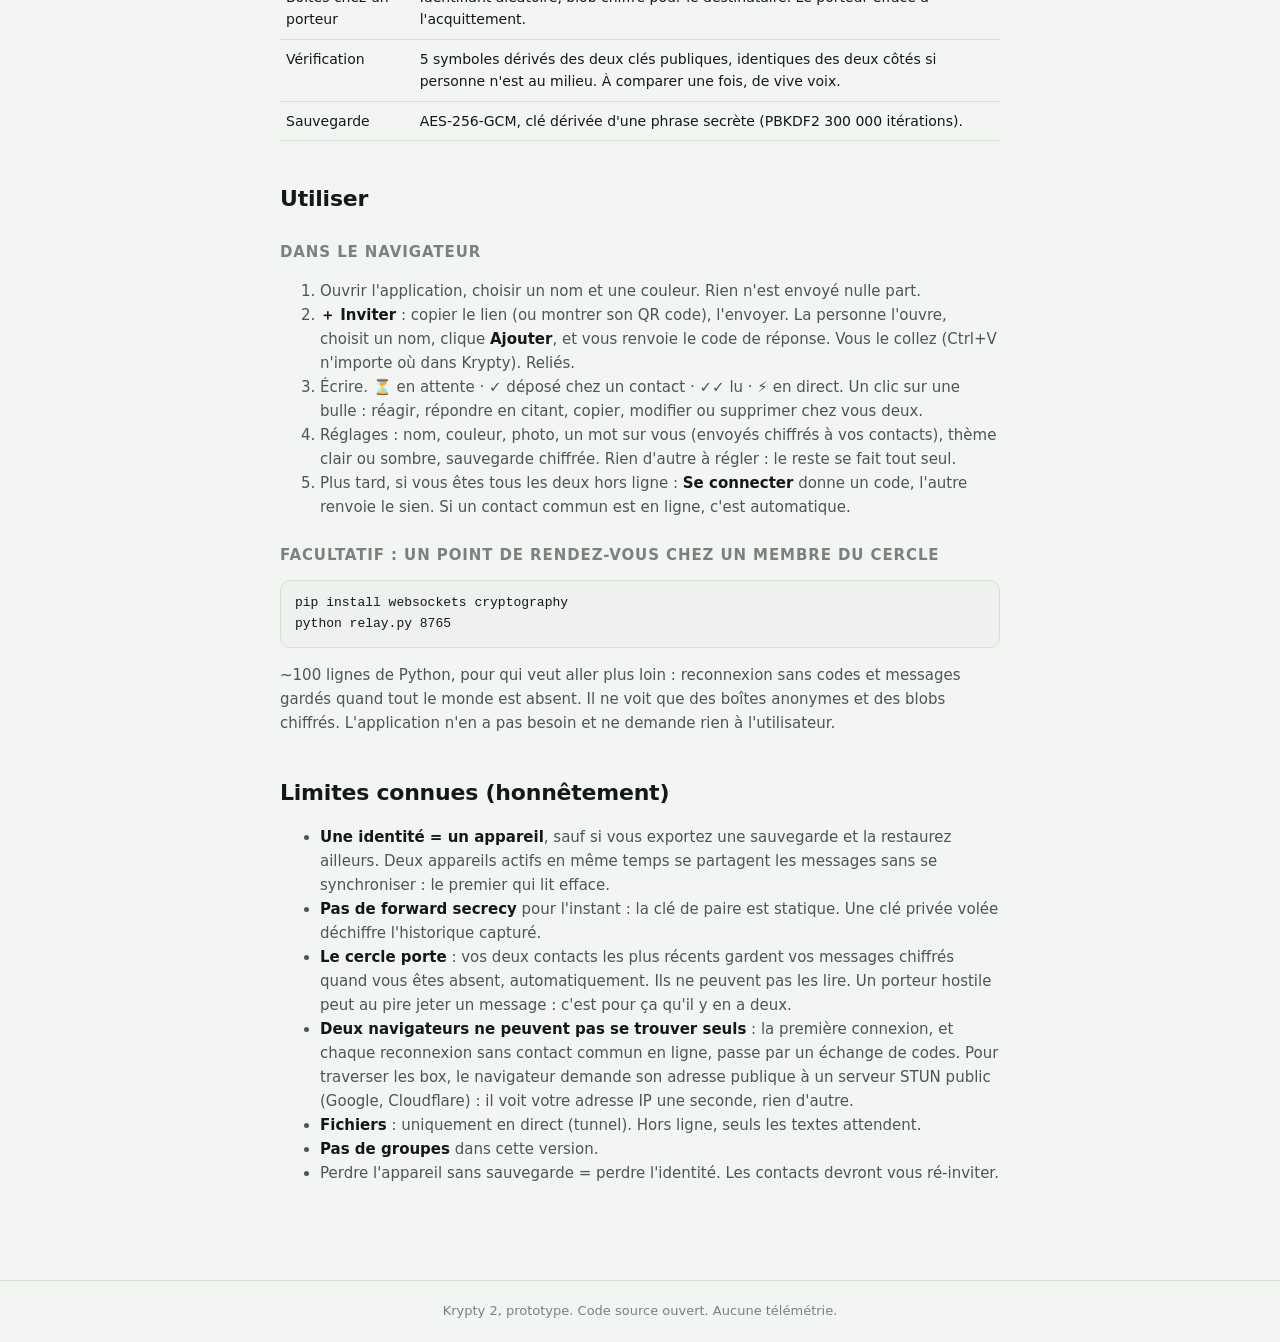
==== commit 6206ad3c: "krypty2 : réglages simplifiés, accueil en 3 pages, QR code, réactions/citations/modif/suppression, a" ====
--- a/docs/index.html
+++ b/docs/index.html
@@ -79,7 +79,7 @@
 <tr><td>Invitation</td><td>Clés publiques + boîte d'accueil, signées Ed25519. Un lien modifié est refusé.</td></tr>
 <tr><td>Codes de connexion</td><td>Offre et réponse WebRTC compressées ; la réponse et les codes de reconnexion sont scellés avec la clé de conversation.</td></tr>
 <tr><td>Boîtes chez un porteur</td><td>Identifiant aléatoire, blob chiffré pour le destinataire. Le porteur efface à l'acquittement.</td></tr>
-<tr><td>Numéro de sécurité</td><td>60 chiffres dérivés des deux clés publiques, identique des deux côtés si personne n'est au milieu.</td></tr>
+<tr><td>Vérification</td><td>5 symboles dérivés des deux clés publiques, identiques des deux côtés si personne n'est au milieu. À comparer une fois, de vive voix.</td></tr>
 <tr><td>Sauvegarde</td><td>AES‑256‑GCM, clé dérivée d'une phrase secrète (PBKDF2 300 000 itérations).</td></tr>
 </table>
 
@@ -87,22 +87,23 @@
 <h3>Dans le navigateur</h3>
 <ol>
 <li>Ouvrir l'application, choisir un nom et une couleur. Rien n'est envoyé nulle part.</li>
-<li><b>＋ Inviter</b>, copier le lien, l'envoyer. L'autre le colle dans <b>Rejoindre</b>, clique <b>Ajouter</b>, et vous renvoie le code de réponse. Vous le collez dans <b>Rejoindre</b>. Reliés.</li>
-<li>Écrire. ⏳ en attente · ✓ déposé chez un contact · ✓✓ lu · ⚡ en direct.</li>
+<li><b>＋ Inviter</b> : copier le lien (ou montrer son QR code), l'envoyer. La personne l'ouvre, choisit un nom, clique <b>Ajouter</b>, et vous renvoie le code de réponse. Vous le collez (Ctrl+V n'importe où dans Krypty). Reliés.</li>
+<li>Écrire. ⏳ en attente · ✓ déposé chez un contact · ✓✓ lu · ⚡ en direct. Un clic sur une bulle : réagir, répondre en citant, copier, modifier ou supprimer chez vous deux.</li>
+<li>Réglages : nom, couleur, photo, un mot sur vous (envoyés chiffrés à vos contacts), thème clair ou sombre, sauvegarde chiffrée. Rien d'autre à régler : le reste se fait tout seul.</li>
 <li>Plus tard, si vous êtes tous les deux hors ligne : <b>Se connecter</b> donne un code, l'autre renvoie le sien. Si un contact commun est en ligne, c'est automatique.</li>
 </ol>
 <h3>Facultatif : un point de rendez-vous chez un membre du cercle</h3>
 <pre>pip install websockets cryptography
 python relay.py 8765</pre>
-<p>~100 lignes de Python. Reconnexion sans codes et messages gardés quand tout le monde est absent. Dans l'app : Réglages, Avancé.
-Il ne voit que des boîtes anonymes et des blobs chiffrés.</p>
+<p>~100 lignes de Python, pour qui veut aller plus loin : reconnexion sans codes et messages gardés quand tout le monde est absent.
+Il ne voit que des boîtes anonymes et des blobs chiffrés. L'application n'en a pas besoin et ne demande rien à l'utilisateur.</p>
 
 <h2>Limites connues (honnêtement)</h2>
 <ul>
 <li><b>Une identité = un appareil</b>, sauf si vous exportez une sauvegarde et la restaurez ailleurs. Deux appareils actifs en même temps se partagent les messages sans se synchroniser : le premier qui lit efface.</li>
 <li><b>Pas de forward secrecy</b> pour l'instant : la clé de paire est statique. Une clé privée volée déchiffre l'historique capturé.</li>
 <li><b>Le cercle porte</b> : vos deux contacts les plus récents gardent vos messages chiffrés quand vous êtes absent, automatiquement. Ils ne peuvent pas les lire. Un porteur hostile peut au pire jeter un message : c'est pour ça qu'il y en a deux.</li>
-<li><b>Deux navigateurs ne peuvent pas se trouver seuls</b> : la première connexion, et chaque reconnexion sans contact commun en ligne, passe par un échange de codes. Sans serveur STUN (désactivé par défaut), la connexion directe demande l'IPv6 ou le même réseau.</li>
+<li><b>Deux navigateurs ne peuvent pas se trouver seuls</b> : la première connexion, et chaque reconnexion sans contact commun en ligne, passe par un échange de codes. Pour traverser les box, le navigateur demande son adresse publique à un serveur STUN public (Google, Cloudflare) : il voit votre adresse IP une seconde, rien d'autre.</li>
 <li><b>Fichiers</b> : uniquement en direct (tunnel). Hors ligne, seuls les textes attendent.</li>
 <li><b>Pas de groupes</b> dans cette version.</li>
 <li>Perdre l'appareil sans sauvegarde = perdre l'identité. Les contacts devront vous ré‑inviter.</li>
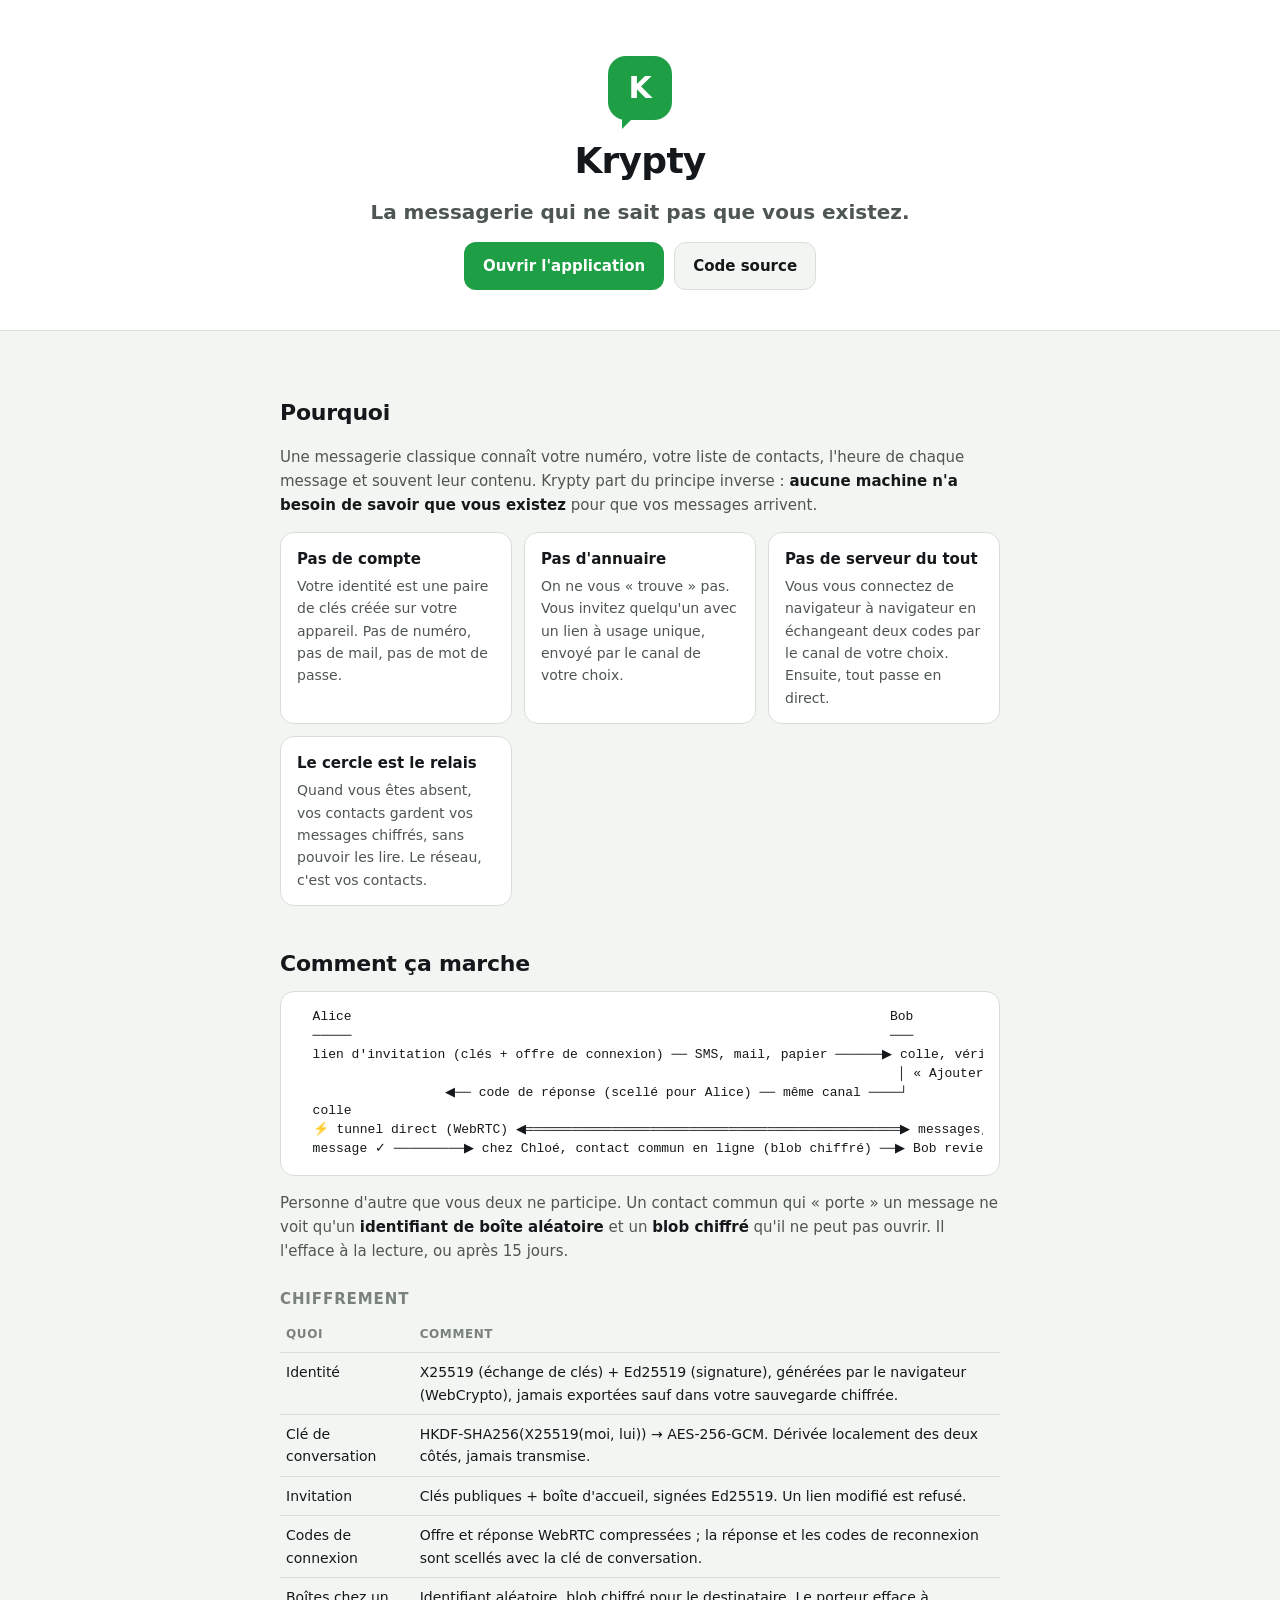
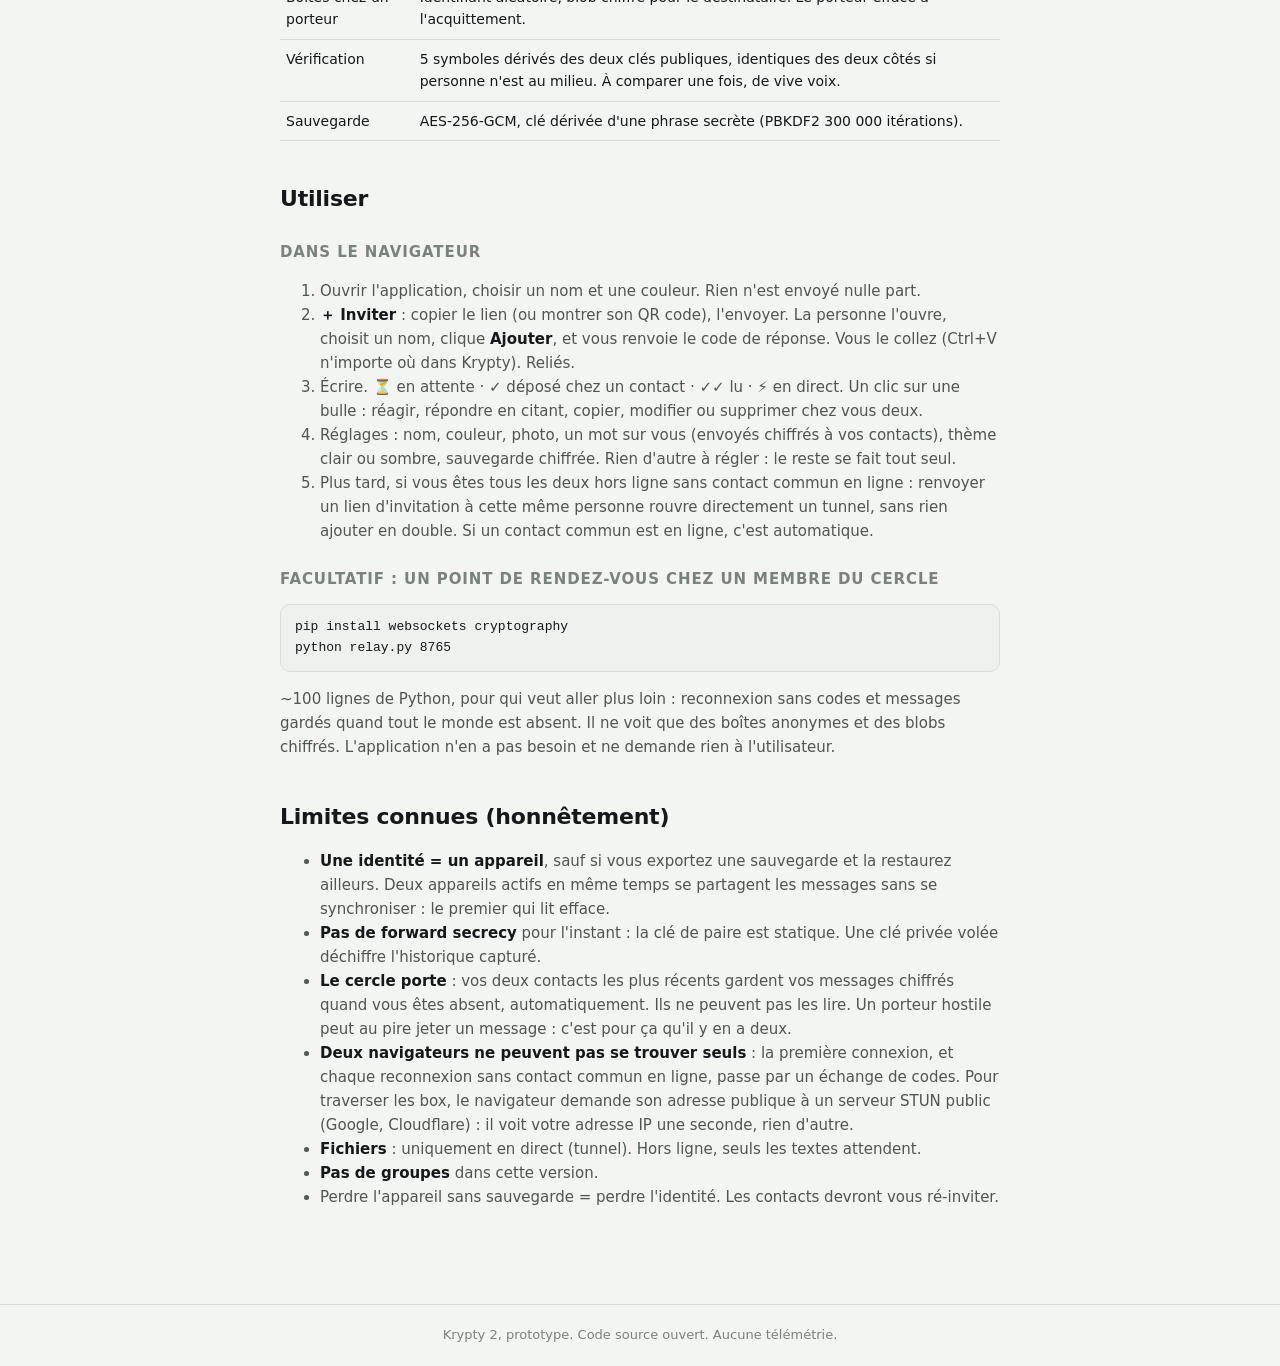
==== commit 560238f6: "krypty2 : reconnexion par lien, présentations, groupes, vérification mutuelle, menu unifié - Retiré " ====
--- a/docs/index.html
+++ b/docs/index.html
@@ -90,7 +90,7 @@
 <li><b>＋ Inviter</b> : copier le lien (ou montrer son QR code), l'envoyer. La personne l'ouvre, choisit un nom, clique <b>Ajouter</b>, et vous renvoie le code de réponse. Vous le collez (Ctrl+V n'importe où dans Krypty). Reliés.</li>
 <li>Écrire. ⏳ en attente · ✓ déposé chez un contact · ✓✓ lu · ⚡ en direct. Un clic sur une bulle : réagir, répondre en citant, copier, modifier ou supprimer chez vous deux.</li>
 <li>Réglages : nom, couleur, photo, un mot sur vous (envoyés chiffrés à vos contacts), thème clair ou sombre, sauvegarde chiffrée. Rien d'autre à régler : le reste se fait tout seul.</li>
-<li>Plus tard, si vous êtes tous les deux hors ligne : <b>Se connecter</b> donne un code, l'autre renvoie le sien. Si un contact commun est en ligne, c'est automatique.</li>
+<li>Plus tard, si vous êtes tous les deux hors ligne sans contact commun en ligne : renvoyer un lien d'invitation à cette même personne rouvre directement un tunnel, sans rien ajouter en double. Si un contact commun est en ligne, c'est automatique.</li>
 </ol>
 <h3>Facultatif : un point de rendez-vous chez un membre du cercle</h3>
 <pre>pip install websockets cryptography
